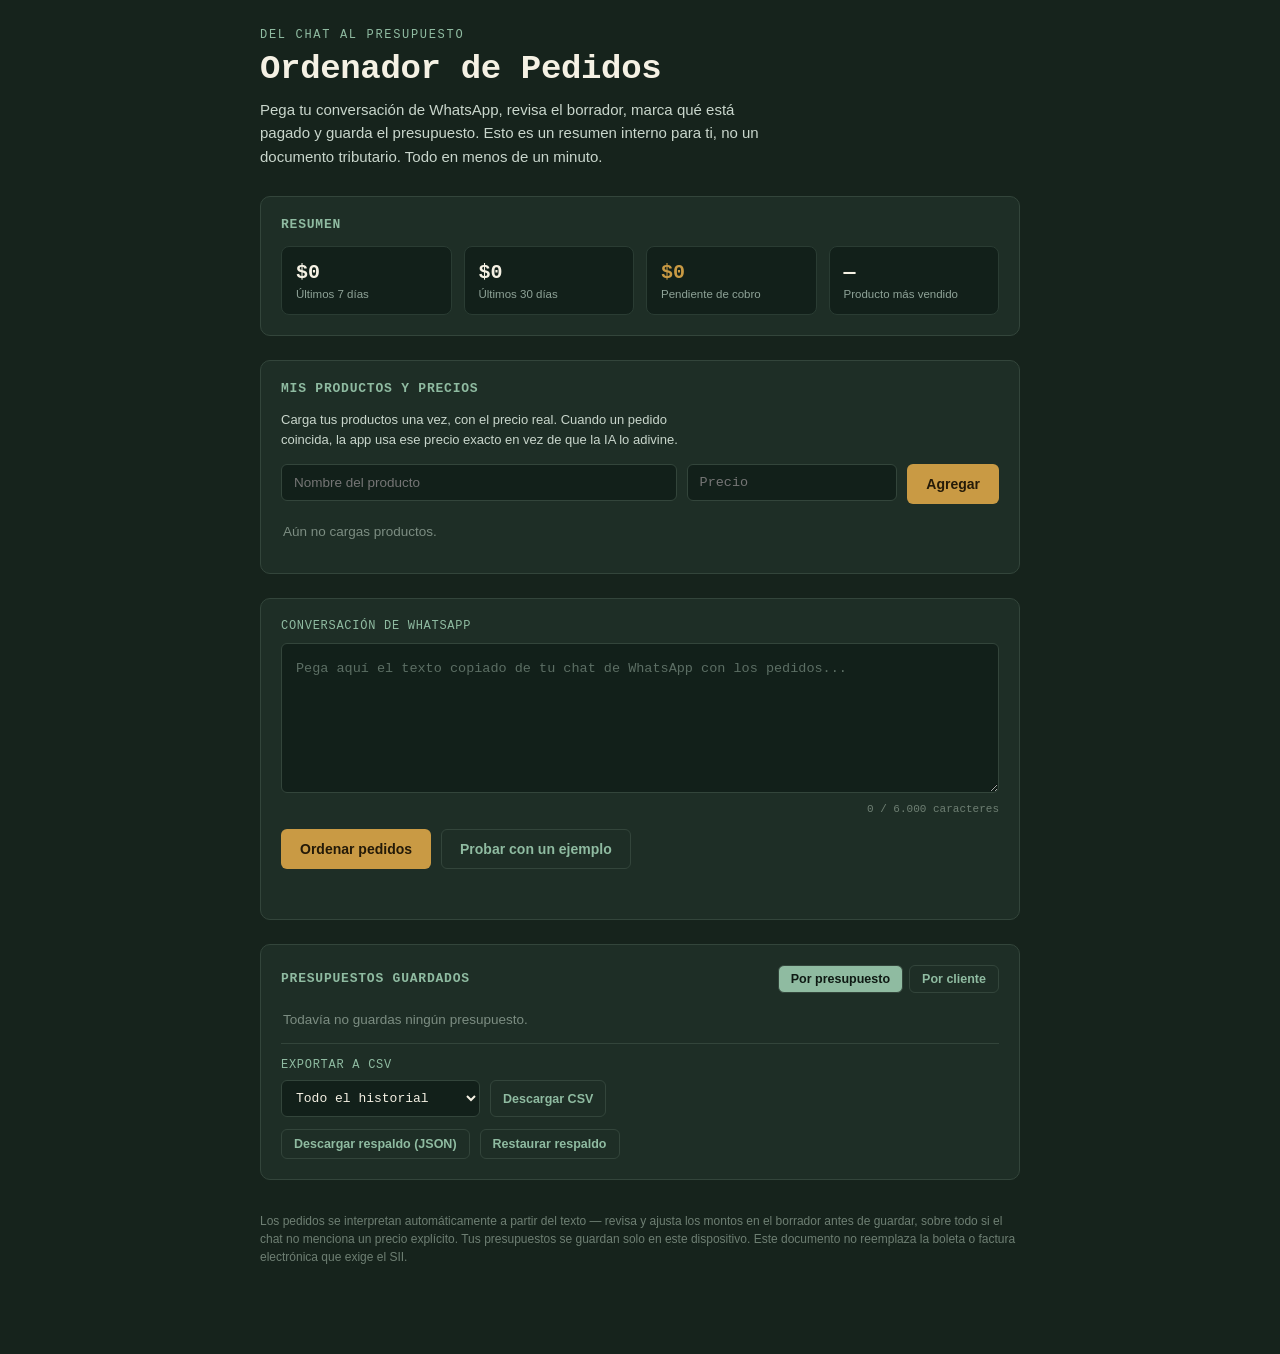
==== index.html @ ceedb63d "Add files via upload" ====
<!DOCTYPE html>
<html lang="es">
<head>
<meta charset="UTF-8">
<meta name="viewport" content="width=device-width, initial-scale=1, viewport-fit=cover">
<title>Ordenador de Pedidos</title>
<meta name="description" content="Convierte tus conversaciones de WhatsApp en presupuestos ordenados, con seguimiento de pagos. No reemplaza la boleta o factura electrónica del SII.">
<meta name="theme-color" content="#16231C">

<!-- Política de seguridad de contenido: solo permite cargar recursos de este
     mismo sitio, de Google Fonts, y solo permite llamadas de red hacia la
     API de Anthropic o tu propio Worker (*.workers.dev). Esto reduce el
     impacto de un eventual XSS: aunque alguien lograra inyectar HTML,
     no podría cargar scripts externos ni exfiltrar datos a otro dominio. -->
<meta http-equiv="Content-Security-Policy" content="default-src 'self'; style-src 'self' 'unsafe-inline' https://fonts.googleapis.com; font-src https://fonts.gstatic.com; script-src 'self'; connect-src 'self' https://api.anthropic.com https://*.workers.dev; img-src 'self' data:; object-src 'none'; base-uri 'self'; form-action 'none'; frame-ancestors 'self';">

<link rel="manifest" href="manifest.json">
<link rel="icon" href="icon-192.png">
<link rel="apple-touch-icon" href="apple-touch-icon.png">
<link rel="stylesheet" href="styles.css">
<link rel="preconnect" href="https://fonts.googleapis.com">
<link href="https://fonts.googleapis.com/css2?family=IBM+Plex+Mono:wght@400;500;600;700&family=Inter:wght@400;500;600;700&display=swap" rel="stylesheet">
</head>
<body>
<div class="wrap">
  <p class="eyebrow">Del chat al presupuesto</p>
  <h1>Ordenador de Pedidos</h1>
  <p class="lede">Pega tu conversación de WhatsApp, revisa el borrador, marca qué está pagado y guarda el presupuesto. Esto es un resumen interno para ti, no un documento tributario. Todo en menos de un minuto.</p>

  <div class="install-banner" id="installBanner">
    <span>Puedes instalar esta app en tu celular para abrirla como cualquier otra.</span>
    <button class="btn-primary btn-small" id="btnInstall" type="button">Instalar</button>
  </div>

  <div class="panel">
    <h2>Resumen</h2>
    <div class="stat-grid" id="statGrid">
      <div class="stat"><div class="num" id="statWeek">$0</div><div class="lab">Últimos 7 días</div></div>
      <div class="stat"><div class="num" id="statMonth">$0</div><div class="lab">Últimos 30 días</div></div>
      <div class="stat"><div class="num warn" id="statPending">$0</div><div class="lab">Pendiente de cobro</div></div>
      <div class="stat"><div class="num" id="statTop">—</div><div class="lab">Producto más vendido</div></div>
    </div>
  </div>

  <div class="panel">
    <h2>Mis productos y precios</h2>
    <p class="lede" style="margin-bottom:14px; font-size:13px;">Carga tus productos una vez, con el precio real. Cuando un pedido coincida, la app usa ese precio exacto en vez de que la IA lo adivine.</p>
    <form id="catalogForm" class="row" style="margin-top:0; align-items:flex-start;">
      <input type="text" id="catalogProducto" placeholder="Nombre del producto" maxlength="120" required style="flex:2; min-width:160px; background:#12201A; border:1px solid var(--panel-border); border-radius:6px; color:var(--paper); font-family:'Inter',sans-serif; font-size:13.5px; padding:10px 12px;">
      <input type="number" id="catalogPrecio" placeholder="Precio" min="0" max="100000000" step="1" required style="flex:1; min-width:110px; background:#12201A; border:1px solid var(--panel-border); border-radius:6px; color:var(--paper); font-family:'IBM Plex Mono',monospace; font-size:13.5px; padding:10px 12px;">
      <button class="btn-primary" type="submit">Agregar</button>
    </form>
    <div id="catalogList" style="margin-top:14px;"><p class="empty">Aún no cargas productos.</p></div>
  </div>

  <div class="panel">
    <label for="chat">Conversación de WhatsApp</label>
    <textarea id="chat" placeholder="Pega aquí el texto copiado de tu chat de WhatsApp con los pedidos..."></textarea>
    <div class="char-counter" id="charCounter">0 / 6.000 caracteres</div>
    <div class="row">
      <button class="btn-primary" id="btnProcess" type="button">Ordenar pedidos</button>
      <button class="btn-ghost" id="btnExample" type="button">Probar con un ejemplo</button>
    </div>
    <div class="status" id="status" role="status" aria-live="polite"></div>
  </div>

  <div id="draftZone"></div>
  <div id="receiptZone"></div>

  <div class="panel">
    <div class="hist-toolbar">
      <h2 style="margin:0;">Presupuestos guardados</h2>
      <div class="toggle-group" id="histToggle">
        <button class="btn-ghost active" data-mode="lineas" type="button">Por presupuesto</button>
        <button class="btn-ghost" data-mode="clientes" type="button">Por cliente</button>
      </div>
    </div>
    <div id="history"><p class="empty">Todavía no guardas ningún presupuesto.</p></div>

    <div style="margin-top:16px; border-top:1px solid var(--panel-border); padding-top:14px;">
      <label for="exportRangeType" style="margin-bottom:8px;">Exportar a CSV</label>
      <div class="row" style="margin-top:0;">
        <select id="exportRangeType" style="background:#12201A; border:1px solid var(--panel-border); border-radius:6px; color:var(--paper); font-family:'IBM Plex Mono',monospace; font-size:13px; padding:9px 10px;">
          <option value="todo">Todo el historial</option>
          <option value="hoy">Hoy</option>
          <option value="mes_actual">Este mes</option>
          <option value="mes_especifico">Un mes específico...</option>
          <option value="personalizado">Rango de fechas...</option>
        </select>
        <input type="month" id="exportMonthInput" style="display:none; background:#12201A; border:1px solid var(--panel-border); border-radius:6px; color:var(--paper); font-family:'IBM Plex Mono',monospace; font-size:13px; padding:9px 10px;">
        <input type="date" id="exportFromInput" style="display:none; background:#12201A; border:1px solid var(--panel-border); border-radius:6px; color:var(--paper); font-family:'IBM Plex Mono',monospace; font-size:13px; padding:9px 10px;">
        <input type="date" id="exportToInput" style="display:none; background:#12201A; border:1px solid var(--panel-border); border-radius:6px; color:var(--paper); font-family:'IBM Plex Mono',monospace; font-size:13px; padding:9px 10px;">
        <button class="btn-ghost btn-small" id="btnExportAllCsv" type="button">Descargar CSV</button>
      </div>
    </div>

    <div class="row" style="margin-top:12px;">
      <button class="btn-ghost btn-small" id="btnExportBackup" type="button">Descargar respaldo (JSON)</button>
      <button class="btn-ghost btn-small" id="btnImportBackup" type="button">Restaurar respaldo</button>
      <input type="file" id="fileImportBackup" accept="application/json" style="display:none;">
    </div>
  </div>

  <p class="footnote">Los pedidos se interpretan automáticamente a partir del texto — revisa y ajusta los montos en el borrador antes de guardar, sobre todo si el chat no menciona un precio explícito. Tus presupuestos se guardan solo en este dispositivo. Este documento no reemplaza la boleta o factura electrónica que exige el SII.</p>
</div>

<script src="app.js" defer></script>
</body>
</html>
---- styles.css ----
:root{
  --bg: #16231C;
  --panel: #1E2E26;
  --panel-border: #33453B;
  --panel-border-soft: #2A3C33;
  --paper: #F5F1E4;
  --paper-shadow: #E8E1CC;
  --ink: #241F16;
  --ink-soft: #5B5346;
  --sage: #8FBBA1;
  --gold: #C99A44;
  --stamp: #B5482F;
  --whatsapp: #3F9B6B;
}
*{box-sizing:border-box;}
body{
  margin:0;
  background: var(--bg);
  color: var(--paper);
  font-family:'Inter',sans-serif;
  padding: 28px 16px 72px;
}
.wrap{ max-width: 760px; margin: 0 auto; }

.eyebrow{
  font-family:'IBM Plex Mono',monospace;
  font-size: 12px;
  letter-spacing: 0.14em;
  text-transform: uppercase;
  color: var(--sage);
  margin: 0 0 8px;
}
h1{
  font-family:'IBM Plex Mono',monospace;
  font-weight:700;
  font-size: clamp(24px, 5vw, 34px);
  margin: 0 0 10px;
  letter-spacing: -0.01em;
}
h2{
  font-family:'IBM Plex Mono',monospace;
  font-size: 13px;
  letter-spacing:0.06em;
  text-transform: uppercase;
  color: var(--sage);
  margin: 0 0 14px;
}
.lede{
  color: #C9D6CC;
  font-size: 15px;
  line-height:1.55;
  max-width: 60ch;
  margin: 0 0 28px;
}

.panel{
  background: var(--panel);
  border: 1px solid var(--panel-border);
  border-radius: 10px;
  padding: 20px;
  margin-bottom: 24px;
}
label{
  display:block;
  font-family:'IBM Plex Mono',monospace;
  font-size: 12px;
  letter-spacing:0.06em;
  text-transform: uppercase;
  color: var(--sage);
  margin-bottom: 10px;
}
textarea{
  width:100%;
  min-height: 150px;
  resize: vertical;
  background: #12201A;
  border: 1px solid var(--panel-border);
  border-radius: 6px;
  color: var(--paper);
  font-family:'IBM Plex Mono',monospace;
  font-size: 13.5px;
  line-height:1.6;
  padding: 14px;
}
textarea:focus{ outline: 2px solid var(--sage); outline-offset: 1px; }
textarea::placeholder{ color:#5C6E64; }
.char-count{ font-family:'IBM Plex Mono',monospace; font-size:11px; color:#6E7F73; text-align:right; margin-top:6px; }
.char-count.warn{ color: var(--stamp); }

.row{ display:flex; gap:10px; margin-top:14px; flex-wrap: wrap; }
button{
  font-family:'Inter',sans-serif;
  font-weight:600;
  font-size:14px;
  border-radius: 6px;
  padding: 11px 18px;
  border: 1px solid transparent;
  cursor:pointer;
  transition: transform .08s ease, opacity .15s ease;
}
button:active{ transform: scale(0.98); }
button:focus-visible{ outline:2px solid var(--sage); outline-offset:2px; }
button:disabled{ opacity:.5; cursor:progress; }
.btn-primary{ background: var(--gold); color:#241A08; }
.btn-primary:hover:not(:disabled){ background:#DCA84F; }
.btn-ghost{ background: transparent; color: var(--sage); border-color: var(--panel-border); }
.btn-ghost:hover{ border-color: var(--sage); }
.btn-whatsapp{ background: var(--whatsapp); color:#EFFFF6; }
.btn-whatsapp:hover{ background:#4CB27C; }
.btn-small{ padding:7px 12px; font-size:12.5px; }

.status{ font-family:'IBM Plex Mono',monospace; font-size:13px; color: var(--sage); margin-top: 12px; min-height: 18px; }
.status.error{ color: var(--stamp); }

/* dashboard */
.stat-grid{ display:grid; grid-template-columns: repeat(auto-fit,minmax(140px,1fr)); gap:12px; }
.stat{ background:#12201A; border:1px solid var(--panel-border-soft); border-radius:8px; padding:14px; }
.stat .num{ font-family:'IBM Plex Mono',monospace; font-size:20px; font-weight:700; color: var(--paper); }
.stat .lab{ font-size:11.5px; color:#8FA398; margin-top:4px; }
.stat .num.warn{ color: var(--gold); }

/* draft (editable) table */
.draft-item{
  display:grid;
  grid-template-columns: 1.4fr 0.6fr 0.9fr 0.9fr auto auto;
  gap:8px;
  align-items:center;
  padding:8px 0;
  border-bottom: 1px solid var(--panel-border-soft);
  font-size:13px;
}
.draft-item.head{ font-family:'IBM Plex Mono',monospace; font-size:11px; text-transform:uppercase; letter-spacing:.05em; color:#8FA398; border-bottom:1px solid var(--panel-border); }
.draft-item input[type=text], .draft-item input[type=number]{
  width:100%; background:#12201A; border:1px solid var(--panel-border); border-radius:5px;
  color: var(--paper); font-family:'Inter',sans-serif; font-size:13px; padding:6px 8px;
}
.draft-item input:focus{ outline: 1.5px solid var(--sage); }
.draft-item input.price-warn{ border-color: var(--gold); box-shadow: 0 0 0 1px var(--gold) inset; }
.pay-toggle{
  font-family:'IBM Plex Mono',monospace; font-size:11px; padding:5px 8px; border-radius:5px;
  border:1px solid var(--panel-border); background:transparent; cursor:pointer; white-space:nowrap;
}
.pay-toggle.paid{ background: rgba(143,187,161,.18); color: var(--sage); border-color: var(--sage); }
.pay-toggle.pending{ background: rgba(181,72,47,.15); color: #E08F79; border-color: var(--stamp); }
.del-row{ background:transparent; border:none; color:#8FA398; cursor:pointer; font-size:16px; padding:2px 6px; }
.del-row:hover{ color: var(--stamp); }
.draft-total{ display:flex; justify-content:space-between; font-family:'IBM Plex Mono',monospace; font-weight:700; margin-top:12px; font-size:15px; }

/* --- receipt --- */
.receipt-outer{ position: relative; margin: 26px auto; max-width: 480px; }
.receipt{
  position:relative; background: var(--paper); color: var(--ink); font-family:'IBM Plex Mono',monospace;
  padding: 30px 22px 22px; box-shadow: 0 18px 40px rgba(0,0,0,.35);
  opacity:0; transform: translateY(8px); animation: rise .45s ease forwards;
}
@keyframes rise{ to{ opacity:1; transform:translateY(0);} }
.receipt::before, .receipt::after{
  content:""; position:absolute; left:0; right:0; height:12px;
  background: linear-gradient(135deg, var(--bg) 50%, transparent 50%), linear-gradient(45deg, var(--bg) 50%, transparent 50%);
  background-size: 16px 16px; background-repeat: repeat-x; background-position: left top;
}
.receipt::before{ top:-11px; }
.receipt::after{ bottom:-11px; transform: rotate(180deg); }
.r-head{ text-align:center; margin-bottom:14px; }
.r-head .biz{ font-weight:700; font-size:15px; letter-spacing:0.05em; text-transform:uppercase; }
.r-head .meta{ font-size:11.5px; color: var(--ink-soft); margin-top:4px; }
.r-hr{ border:none; border-top:1px dashed #C9C0A6; margin: 12px 0; }
.r-item{ display:grid; grid-template-columns: 1fr auto; gap: 2px 8px; font-size: 13px; padding: 6px 0; }
@keyframes rowIn{ from{ opacity:0; transform:translateX(-4px); } to{ opacity:1; transform:translateX(0); } }
.r-item .name{ font-weight:600; }
.r-item .sub{ font-size:11.5px; color: var(--ink-soft); }
.r-item .amount{ text-align:right; font-weight:600; align-self:start; }
.r-badge{ font-size:10px; padding:1px 6px; border-radius:3px; margin-left:6px; font-weight:700; letter-spacing:.03em; }
.r-badge.paid{ background:#DCEAE0; color:#2F5233; }
.r-badge.pending{ background:#F3DCD5; color:#8A3520; }
.r-total{ display:flex; justify-content:space-between; align-items:baseline; margin-top: 10px; padding-top:10px; border-top: 1px solid var(--ink); font-size:15px; font-weight:700; }
.r-total .amt{ color:#8A5A16; font-size:19px; }
.r-foot{ text-align:center; margin-top:16px; font-size:11px; color: var(--ink-soft); }
.receipt-actions{ display:flex; justify-content:center; gap:10px; margin-top:18px; flex-wrap:wrap; }

/* history */
.hist-toolbar{ display:flex; justify-content:space-between; align-items:center; margin-bottom:12px; flex-wrap:wrap; gap:8px; }
.toggle-group{ display:flex; gap:6px; }
.toggle-group button{ padding:6px 12px; font-size:12.5px; }
.toggle-group button.active{ background: var(--sage); color:#0F1A14; }
.hist-item{ display:flex; justify-content:space-between; align-items:center; padding: 12px 14px; border:1px solid var(--panel-border); border-radius:8px; margin-bottom:8px; font-size:13px; }
.hist-item .d{ font-family:'IBM Plex Mono',monospace; color: var(--sage); font-size:11.5px; }
.hist-item .t{ font-weight:600; }
.hist-item .pill{ font-size:10.5px; padding:1px 7px; border-radius:20px; margin-left:8px; font-family:'IBM Plex Mono',monospace; }
.hist-item .pill.ok{ background:rgba(143,187,161,.18); color:var(--sage); }
.hist-item .pill.warn{ background:rgba(181,72,47,.18); color:#E08F79; }
.hist-actions{ display:flex; gap:8px; }
.empty{ color:#7C8D82; font-size:13.5px; padding: 6px 2px 0; }
.footnote{ font-size:12px; color:#6E7F73; margin-top:32px; line-height:1.5; }

.install-banner{
  display:none; align-items:center; justify-content:space-between; gap:12px;
  background: var(--panel); border:1px solid var(--sage); border-radius: 10px;
  padding: 14px 16px; margin-bottom:24px; font-size:13.5px;
}

.lock-overlay{
  position:fixed; inset:0; background: var(--bg); z-index:999;
  display:flex; align-items:center; justify-content:center; padding:20px;
}
.lock-card{ max-width:320px; width:100%; text-align:center; }
.lock-title{ font-family:'IBM Plex Mono',monospace; font-size:20px; color:var(--paper); margin:0 0 18px; }
.lock-card input{
  width:100%; text-align:center; letter-spacing:0.4em; font-size:20px;
  background:#12201A; border:1px solid var(--panel-border); border-radius:8px;
  color:var(--paper); padding:12px; font-family:'IBM Plex Mono',monospace;
}
.lock-card input:focus{ outline:2px solid var(--sage); }
.lock-card .row{ justify-content:center; }

/* --- añadidos: validación y feedback de seguridad --- */
.char-counter{
  font-family:'IBM Plex Mono',monospace;
  font-size: 11px;
  color: #6E7F73;
  text-align: right;
  margin-top: 6px;
}
.char-counter.near-limit{ color: var(--gold); }
.char-counter.at-limit{ color: var(--stamp); }
textarea.invalid, input.invalid{ outline: 1.5px solid var(--stamp); }
.field-error{
  font-family:'IBM Plex Mono',monospace;
  font-size: 11.5px;
  color: var(--stamp);
  margin-top: 6px;
}
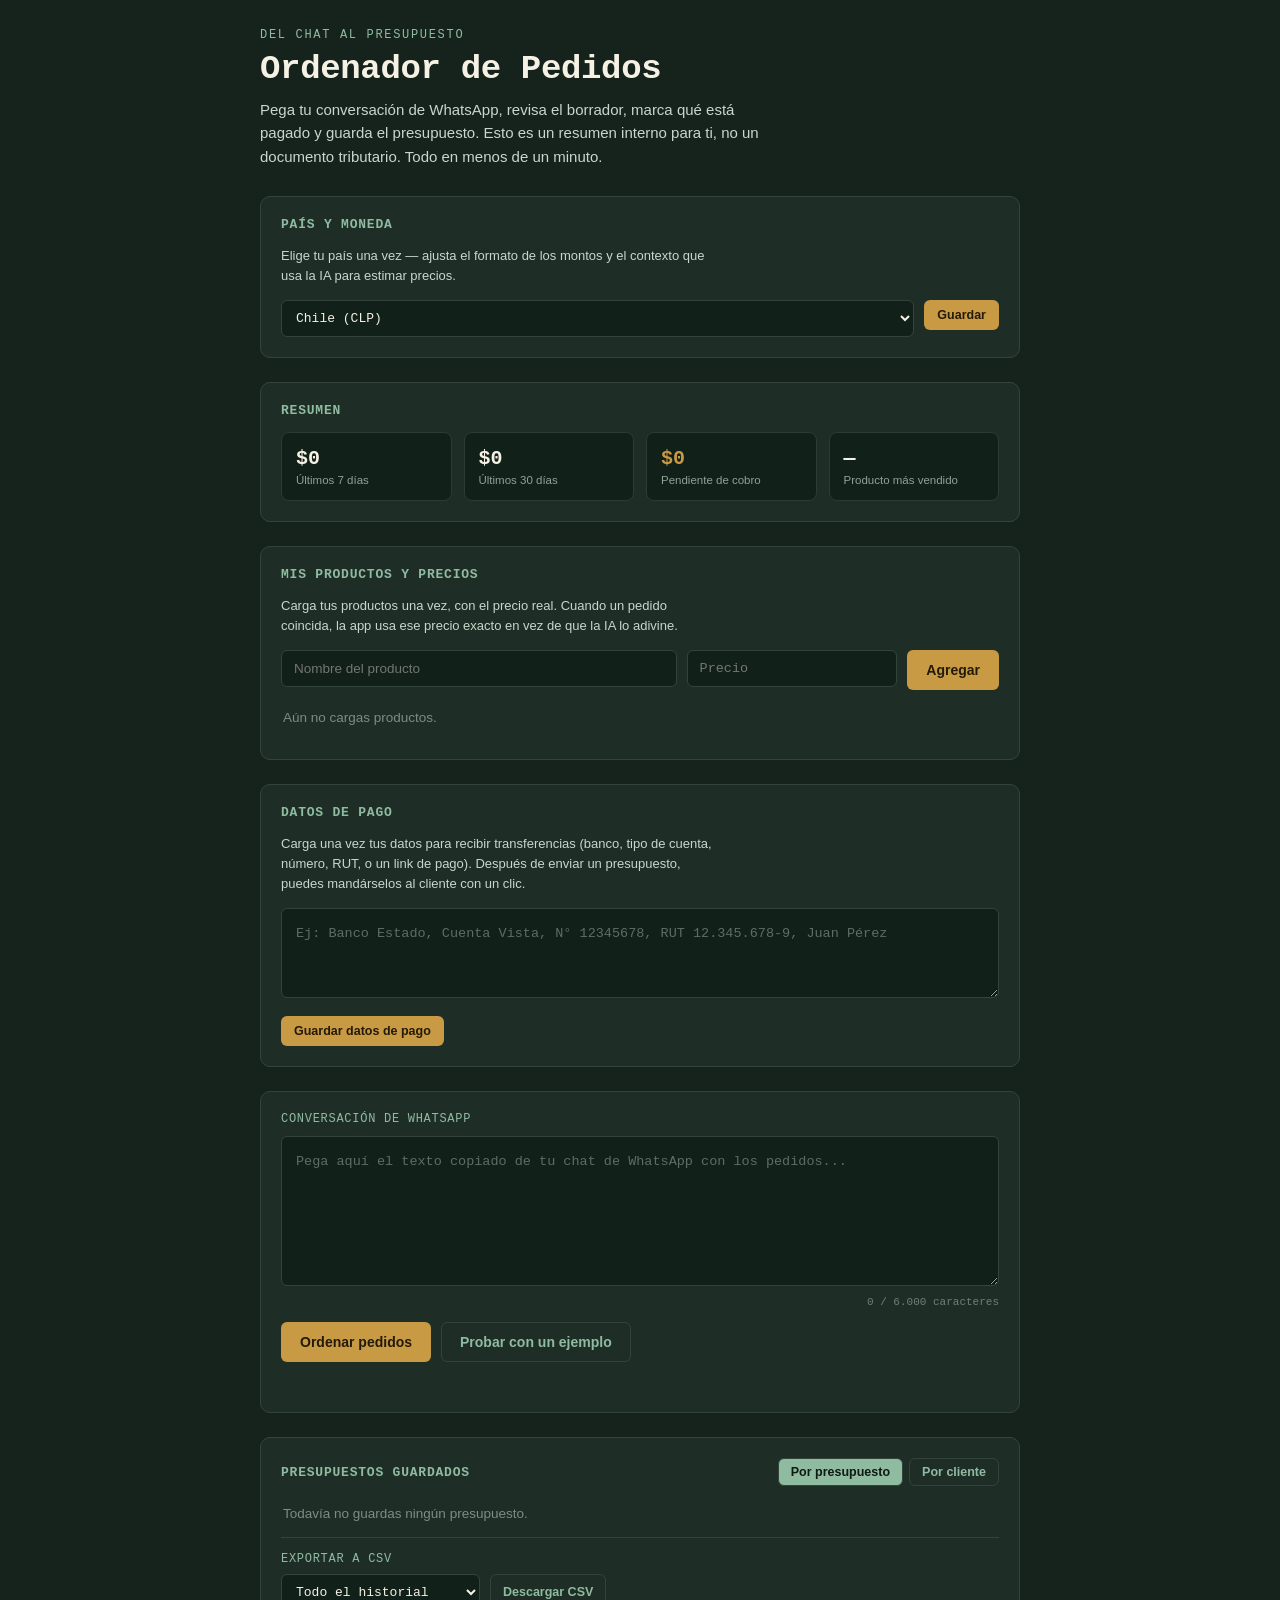
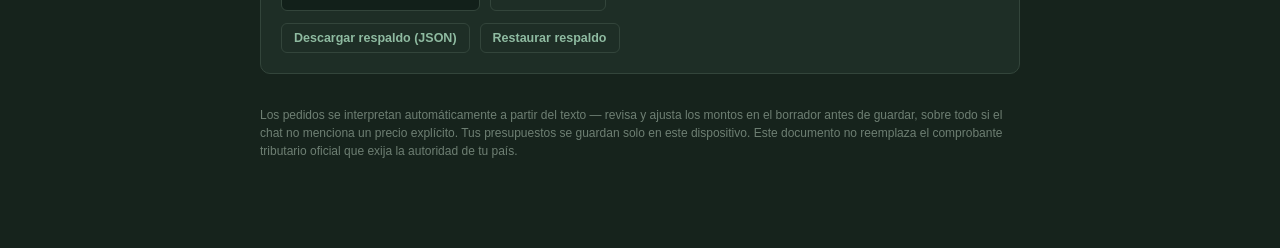
==== commit a0722d39: "Add files via upload" ====
--- a/index.html
+++ b/index.html
@@ -4,7 +4,7 @@
 <meta charset="UTF-8">
 <meta name="viewport" content="width=device-width, initial-scale=1, viewport-fit=cover">
 <title>Ordenador de Pedidos</title>
-<meta name="description" content="Convierte tus conversaciones de WhatsApp en presupuestos ordenados, con seguimiento de pagos. No reemplaza la boleta o factura electrónica del SII.">
+<meta name="description" content="Convierte tus conversaciones de WhatsApp en presupuestos ordenados, con seguimiento de pagos. No reemplaza el documento tributario oficial que exige tu país.">
 <meta name="theme-color" content="#16231C">
 
 <!-- Política de seguridad de contenido: solo permite cargar recursos de este
@@ -33,6 +33,17 @@
   </div>
 
   <div class="panel">
+    <h2>País y moneda</h2>
+    <p class="lede" style="margin-bottom:14px; font-size:13px;">Elige tu país una vez — ajusta el formato de los montos y el contexto que usa la IA para estimar precios.</p>
+    <div class="row" style="margin-top:0; align-items:flex-start;">
+      <select id="countrySelect" style="background:#12201A; border:1px solid var(--panel-border); border-radius:6px; color:var(--paper); font-family:'IBM Plex Mono',monospace; font-size:13px; padding:9px 10px; flex:1; min-width:180px;"></select>
+      <input type="text" id="customCurrencyCode" placeholder="Código de moneda (ej: USD)" maxlength="3" style="display:none; text-transform:uppercase; background:#12201A; border:1px solid var(--panel-border); border-radius:6px; color:var(--paper); font-family:'IBM Plex Mono',monospace; font-size:13px; padding:9px 10px; width:180px;">
+      <button class="btn-primary btn-small" id="btnSaveCountry" type="button">Guardar</button>
+    </div>
+    <p class="field-error" id="countryStatus" style="display:none;"></p>
+  </div>
+
+  <div class="panel">
     <h2>Resumen</h2>
     <div class="stat-grid" id="statGrid">
       <div class="stat"><div class="num" id="statWeek">$0</div><div class="lab">Últimos 7 días</div></div>
@@ -47,10 +58,19 @@
     <p class="lede" style="margin-bottom:14px; font-size:13px;">Carga tus productos una vez, con el precio real. Cuando un pedido coincida, la app usa ese precio exacto en vez de que la IA lo adivine.</p>
     <form id="catalogForm" class="row" style="margin-top:0; align-items:flex-start;">
       <input type="text" id="catalogProducto" placeholder="Nombre del producto" maxlength="120" required style="flex:2; min-width:160px; background:#12201A; border:1px solid var(--panel-border); border-radius:6px; color:var(--paper); font-family:'Inter',sans-serif; font-size:13.5px; padding:10px 12px;">
-      <input type="number" id="catalogPrecio" placeholder="Precio" min="0" max="100000000" step="1" required style="flex:1; min-width:110px; background:#12201A; border:1px solid var(--panel-border); border-radius:6px; color:var(--paper); font-family:'IBM Plex Mono',monospace; font-size:13.5px; padding:10px 12px;">
+      <input type="number" id="catalogPrecio" placeholder="Precio" min="0" max="1000000000000" step="1" required style="flex:1; min-width:110px; background:#12201A; border:1px solid var(--panel-border); border-radius:6px; color:var(--paper); font-family:'IBM Plex Mono',monospace; font-size:13.5px; padding:10px 12px;">
       <button class="btn-primary" type="submit">Agregar</button>
     </form>
     <div id="catalogList" style="margin-top:14px;"><p class="empty">Aún no cargas productos.</p></div>
+  </div>
+
+  <div class="panel">
+    <h2>Datos de pago</h2>
+    <p class="lede" style="margin-bottom:14px; font-size:13px;">Carga una vez tus datos para recibir transferencias (banco, tipo de cuenta, número, RUT, o un link de pago). Después de enviar un presupuesto, puedes mandárselos al cliente con un clic.</p>
+    <textarea id="paymentInfo" maxlength="1000" placeholder="Ej: Banco Estado, Cuenta Vista, N° 12345678, RUT 12.345.678-9, Juan Pérez" style="min-height:90px;"></textarea>
+    <div class="row">
+      <button class="btn-primary btn-small" id="btnSavePayment" type="button">Guardar datos de pago</button>
+    </div>
   </div>
 
   <div class="panel">
@@ -101,7 +121,7 @@
     </div>
   </div>
 
-  <p class="footnote">Los pedidos se interpretan automáticamente a partir del texto — revisa y ajusta los montos en el borrador antes de guardar, sobre todo si el chat no menciona un precio explícito. Tus presupuestos se guardan solo en este dispositivo. Este documento no reemplaza la boleta o factura electrónica que exige el SII.</p>
+  <p class="footnote">Los pedidos se interpretan automáticamente a partir del texto — revisa y ajusta los montos en el borrador antes de guardar, sobre todo si el chat no menciona un precio explícito. Tus presupuestos se guardan solo en este dispositivo. Este documento no reemplaza el comprobante tributario oficial que exija la autoridad de tu país.</p>
 </div>
 
 <script src="app.js" defer></script>
